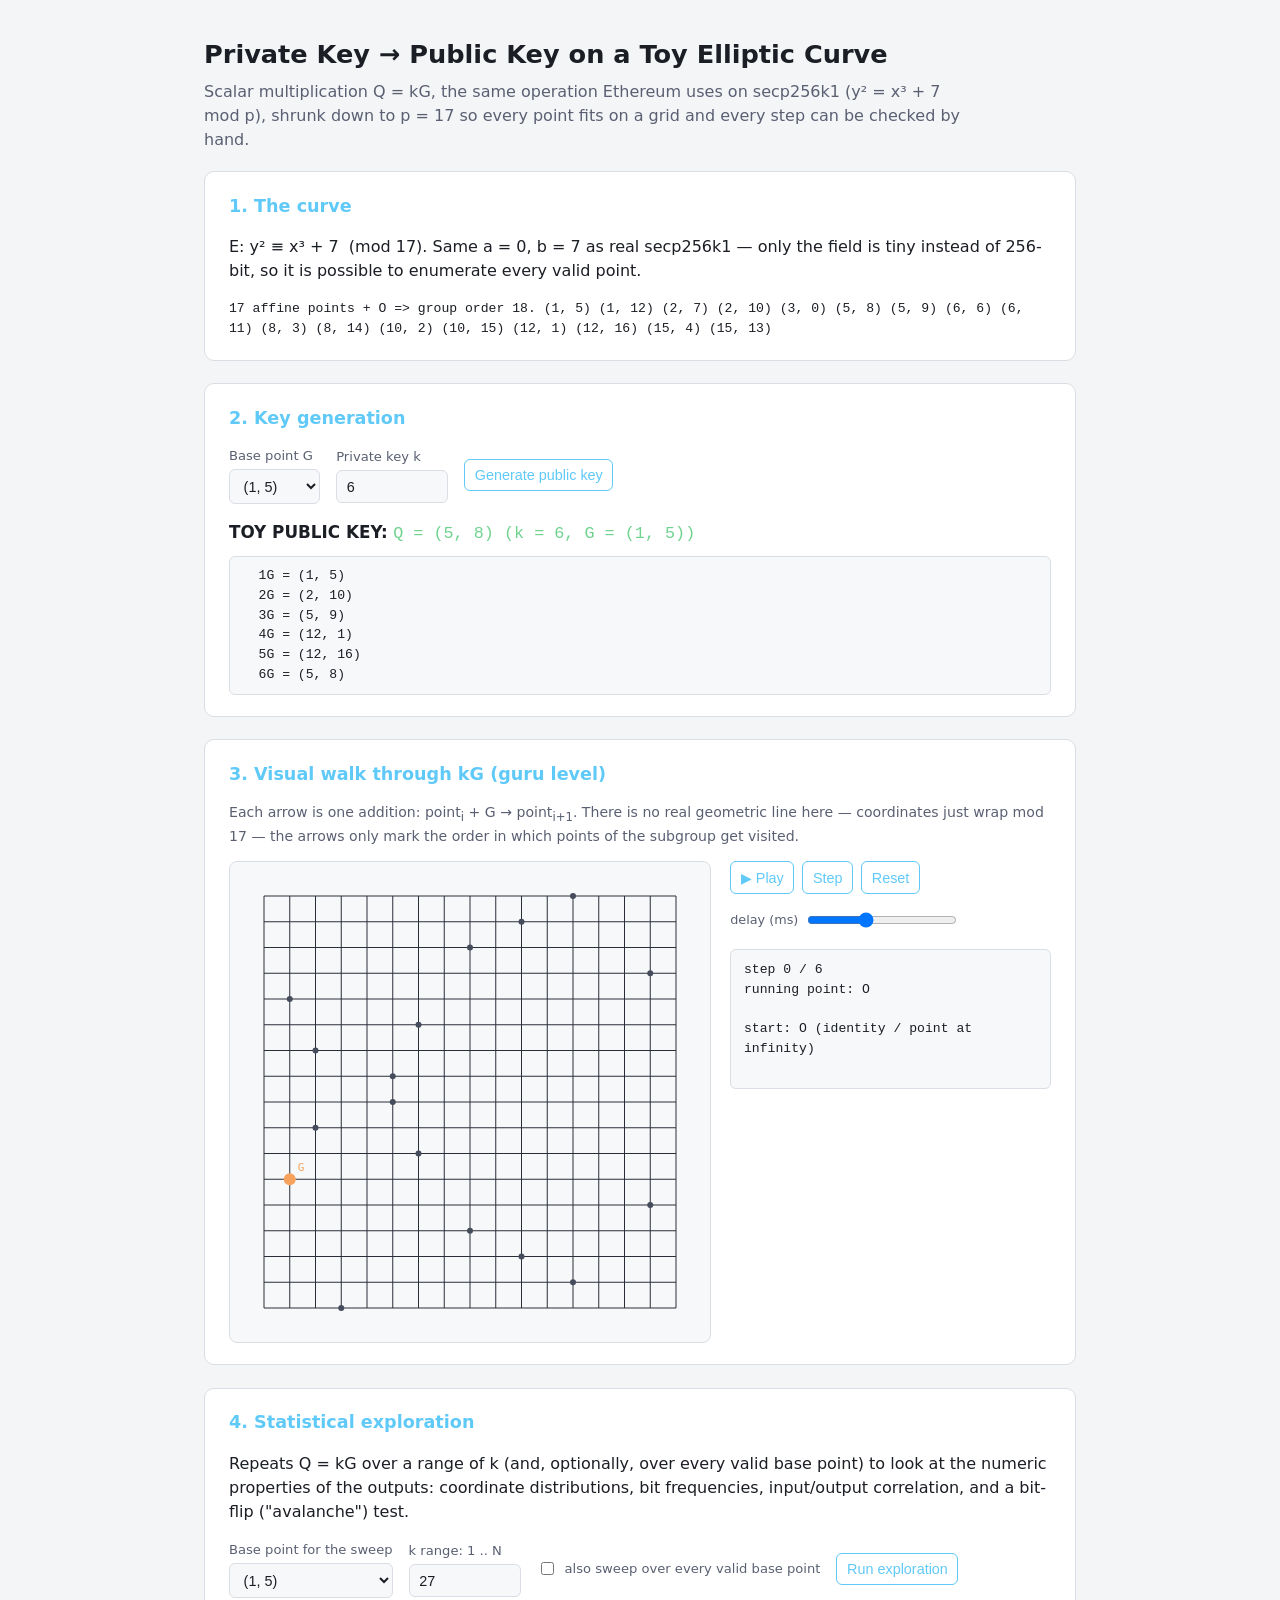
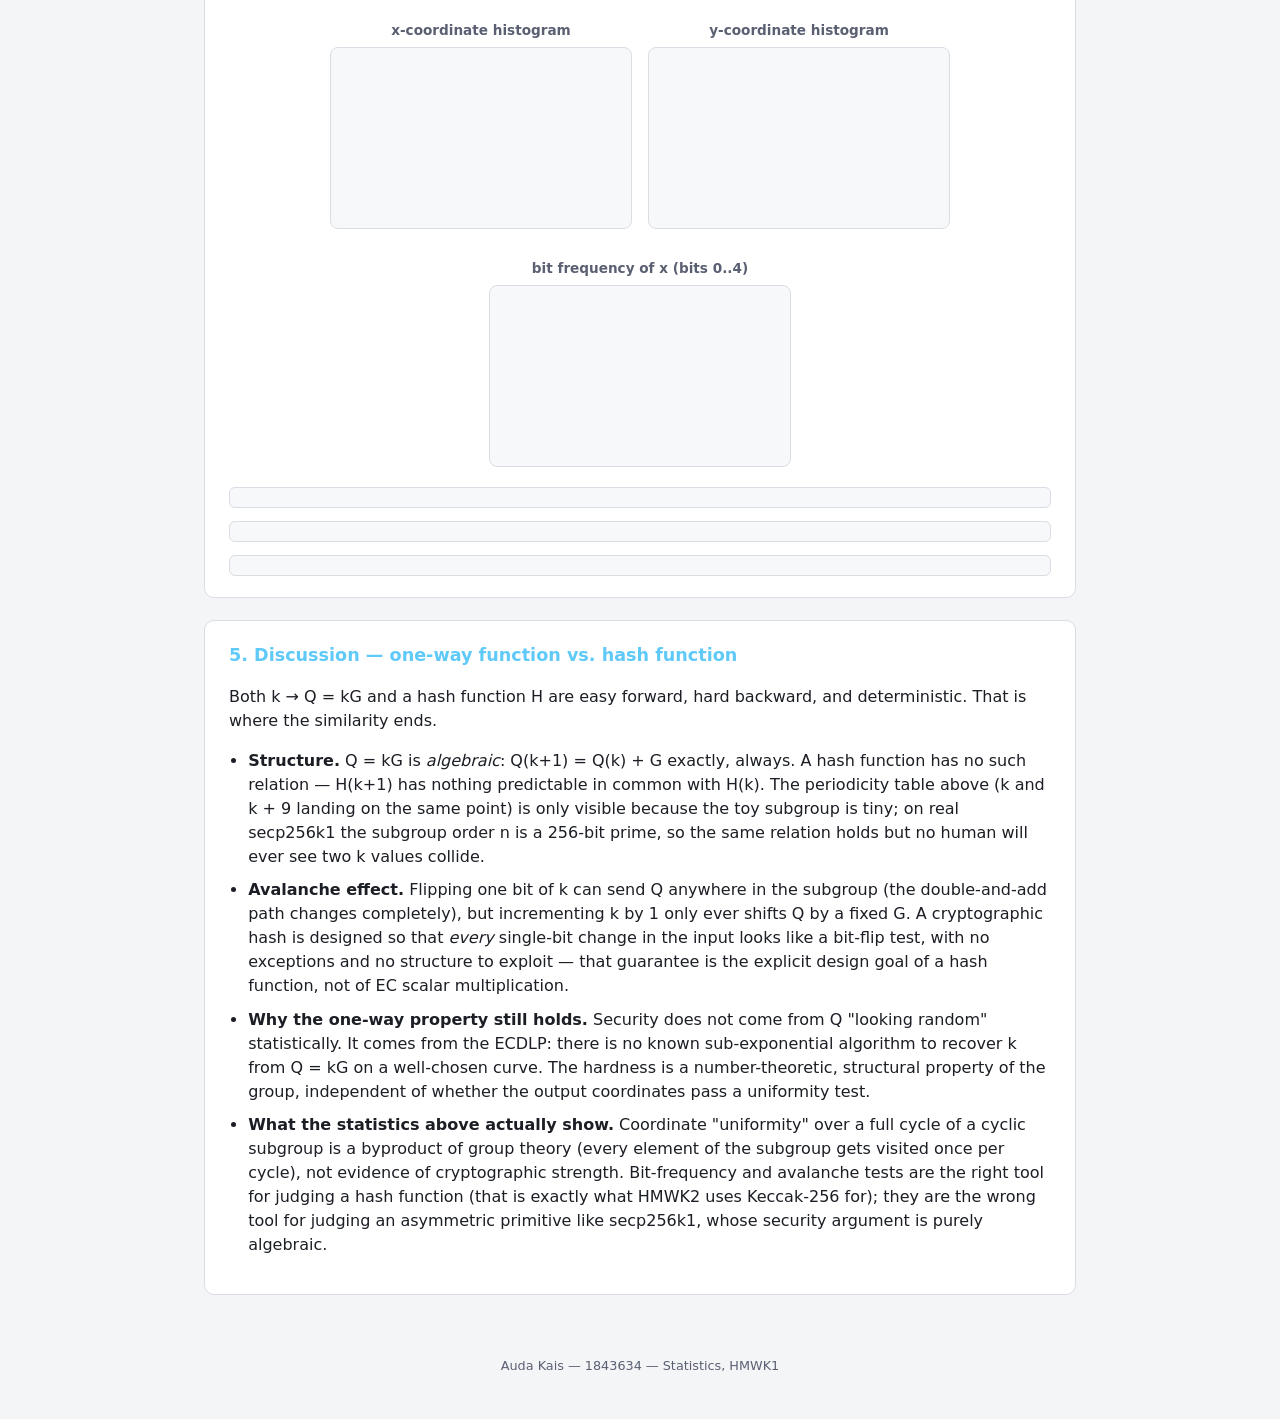
==== hmwk1-ecc/index.html @ 295fe6ff "Add files via upload" ====
<!DOCTYPE html>
<html lang="en">
<head>
<meta charset="UTF-8">
<meta name="viewport" content="width=device-width, initial-scale=1.0">
<title>Toy ECC — Private Key to Public Key</title>
<link rel="stylesheet" href="style.css">
</head>
<body>

<header>
  <h1>Private Key &rarr; Public Key on a Toy Elliptic Curve</h1>
  <p class="subtitle">
    Scalar multiplication Q = kG, the same operation Ethereum uses on secp256k1 (y&sup2; = x&sup3; + 7 mod p),
    shrunk down to p = 17 so every point fits on a grid and every step can be checked by hand.
  </p>
</header>

<main>

  <section id="curve-def" class="card">
    <h2>1. The curve</h2>
    <p>
      E: y&sup2; &equiv; x&sup3; + 7 &nbsp;(mod 17). Same a = 0, b = 7 as real secp256k1 &mdash; only the field is
      tiny instead of 256-bit, so it is possible to enumerate every valid point.
    </p>
    <div id="curve-points-list" class="mono small"></div>
  </section>

  <section id="keygen" class="card">
    <h2>2. Key generation</h2>

    <div class="controls">
      <label>
        Base point G
        <select id="gSelect"></select>
      </label>
      <label>
        Private key k
        <input type="number" id="kInput" value="6" min="1" step="1">
      </label>
      <button id="computeBtn">Generate public key</button>
    </div>

    <div class="result-line">
      <strong>TOY PUBLIC KEY:</strong> <span id="publicKeyOut" class="mono">&mdash;</span>
    </div>

    <div id="stepLog" class="mono small steplog"></div>
  </section>

  <section id="viz" class="card">
    <h2>3. Visual walk through kG (guru level)</h2>
    <p class="hint">
      Each arrow is one addition: point<sub>i</sub> + G &rarr; point<sub>i+1</sub>. There is no real geometric
      line here &mdash; coordinates just wrap mod 17 &mdash; the arrows only mark the order in which points of
      the subgroup get visited.
    </p>
    <div class="viz-row">
      <canvas id="curveCanvas" width="480" height="480"></canvas>
      <div class="viz-side">
        <div class="playback">
          <button id="playBtn">&#9654; Play</button>
          <button id="stepBtn">Step</button>
          <button id="resetBtn">Reset</button>
          <label class="speed">
            delay (ms)
            <input type="range" id="speedRange" min="100" max="1500" value="600">
          </label>
        </div>
        <div id="vizInfo" class="mono small"></div>
      </div>
    </div>
  </section>

  <section id="stats" class="card">
    <h2>4. Statistical exploration</h2>
    <p>
      Repeats Q = kG over a range of k (and, optionally, over every valid base point) to look at the
      numeric properties of the outputs: coordinate distributions, bit frequencies, input/output
      correlation, and a bit-flip ("avalanche") test.
    </p>

    <div class="controls">
      <label>
        Base point for the sweep
        <select id="statGSelect"></select>
      </label>
      <label>
        k range: 1 .. N
        <input type="number" id="statN" value="27" min="2" step="1">
      </label>
      <label class="checkbox">
        <input type="checkbox" id="allGCheck">
        also sweep over every valid base point
      </label>
      <button id="runStatsBtn">Run exploration</button>
    </div>

    <div class="charts-row">
      <div>
        <h3>x-coordinate histogram</h3>
        <canvas id="histX" width="300" height="180"></canvas>
      </div>
      <div>
        <h3>y-coordinate histogram</h3>
        <canvas id="histY" width="300" height="180"></canvas>
      </div>
      <div>
        <h3>bit frequency of x (bits 0..4)</h3>
        <canvas id="histBits" width="300" height="180"></canvas>
      </div>
    </div>

    <div id="statsText" class="mono small"></div>

    <div id="periodDemo" class="mono small"></div>

    <div id="avalancheDemo" class="mono small"></div>
  </section>

  <section id="discussion" class="card">
    <h2>5. Discussion &mdash; one-way function vs. hash function</h2>
    <p>
      Both k &rarr; Q = kG and a hash function H are easy forward, hard backward, and deterministic.
      That is where the similarity ends.
    </p>
    <ul>
      <li>
        <strong>Structure.</strong> Q = kG is <em>algebraic</em>: Q(k+1) = Q(k) + G exactly, always. A hash
        function has no such relation &mdash; H(k+1) has nothing predictable in common with H(k). The
        periodicity table above (k and k + 9 landing on the same point) is only visible because the toy
        subgroup is tiny; on real secp256k1 the subgroup order n is a 256-bit prime, so the same relation
        holds but no human will ever see two k values collide.
      </li>
      <li>
        <strong>Avalanche effect.</strong> Flipping one bit of k can send Q anywhere in the subgroup (the
        double-and-add path changes completely), but incrementing k by 1 only ever shifts Q by a fixed G.
        A cryptographic hash is designed so that <em>every</em> single-bit change in the input looks like a
        bit-flip test, with no exceptions and no structure to exploit &mdash; that guarantee is the explicit
        design goal of a hash function, not of EC scalar multiplication.
      </li>
      <li>
        <strong>Why the one-way property still holds.</strong> Security does not come from Q "looking
        random" statistically. It comes from the ECDLP: there is no known sub-exponential algorithm to
        recover k from Q = kG on a well-chosen curve. The hardness is a number-theoretic, structural
        property of the group, independent of whether the output coordinates pass a uniformity test.
      </li>
      <li>
        <strong>What the statistics above actually show.</strong> Coordinate "uniformity" over a full cycle
        of a cyclic subgroup is a byproduct of group theory (every element of the subgroup gets visited
        once per cycle), not evidence of cryptographic strength. Bit-frequency and avalanche tests are the
        right tool for judging a hash function (that is exactly what HMWK2 uses Keccak-256 for); they are
        the wrong tool for judging an asymmetric primitive like secp256k1, whose security argument is
        purely algebraic.
      </li>
    </ul>
  </section>

</main>

<footer>
  <p>Auda Kais &mdash; 1843634 &mdash; Statistics, HMWK1</p>
</footer>

<script src="script.js"></script>
</body>
</html>
---- hmwk1-ecc/style.css ----
:root {
  --bg: #0f1115;
  --panel: #171a21;
  --recessed: #0c0e13;
  --border: #2a2e38;
  --text: #e4e6eb;
  --muted: #8b92a3;
  --accent: #5fc9f8;
  --accent2: #f6a25c;
  --good: #6fd38f;
  color-scheme: dark;
}

@media (prefers-color-scheme: light) {
  :root {
    --bg: #f4f5f7;
    --panel: #ffffff;
    --recessed: #f7f8fa;
    --border: #dadde3;
    --text: #1b1e24;
    --muted: #5a6072;
    color-scheme: light;
  }
}

:root[data-theme="dark"] {
  --bg: #0f1115;
  --panel: #171a21;
  --recessed: #0c0e13;
  --border: #2a2e38;
  --text: #e4e6eb;
  --muted: #8b92a3;
  color-scheme: dark;
}

:root[data-theme="light"] {
  --bg: #f4f5f7;
  --panel: #ffffff;
  --recessed: #f7f8fa;
  --border: #dadde3;
  --text: #1b1e24;
  --muted: #5a6072;
  color-scheme: light;
}

* { box-sizing: border-box; }

body {
  margin: 0;
  background: var(--bg);
  color: var(--text);
  font-family: "Segoe UI", system-ui, sans-serif;
  line-height: 1.5;
}

header {
  padding: 2.2rem 1.5rem 1.2rem;
  max-width: 920px;
  margin: 0 auto;
}

h1 {
  font-size: 1.6rem;
  margin: 0 0 0.4rem;
}

.subtitle {
  color: var(--muted);
  margin: 0;
  max-width: 760px;
}

main {
  max-width: 920px;
  margin: 0 auto;
  padding: 0 1.5rem 3rem;
  display: flex;
  flex-direction: column;
  gap: 1.4rem;
}

.card {
  background: var(--panel);
  border: 1px solid var(--border);
  border-radius: 10px;
  padding: 1.3rem 1.5rem;
}

.card h2 {
  margin-top: 0;
  font-size: 1.1rem;
  color: var(--accent);
}

.card h3 {
  font-size: 0.85rem;
  color: var(--muted);
  margin: 0.4rem 0;
  text-align: center;
}

.mono {
  font-family: "Cascadia Code", "Consolas", monospace;
}

.small {
  font-size: 0.82rem;
}

.hint {
  color: var(--muted);
  font-size: 0.88rem;
}

.controls {
  display: flex;
  flex-wrap: wrap;
  gap: 1rem;
  align-items: center;
  margin-bottom: 1rem;
}

.controls label {
  display: flex;
  flex-direction: column;
  gap: 0.25rem;
  font-size: 0.82rem;
  color: var(--muted);
}

.controls label.checkbox {
  flex-direction: row;
  align-items: center;
  gap: 0.5rem;
}

input, select, button {
  background: var(--recessed);
  color: var(--text);
  border: 1px solid var(--border);
  border-radius: 6px;
  padding: 0.45rem 0.6rem;
  font-size: 0.9rem;
}

input[type="number"] { width: 7rem; }

button {
  cursor: pointer;
  border-color: var(--accent);
  color: var(--accent);
  background: transparent;
  transition: background 0.15s ease;
}

button:hover { background: rgba(95, 201, 248, 0.12); }
button:disabled { opacity: 0.4; cursor: default; }

.result-line {
  font-size: 1.05rem;
  margin: 0.6rem 0;
}

#publicKeyOut { color: var(--good); }

.steplog {
  max-height: 220px;
  overflow-y: auto;
  background: var(--recessed);
  border: 1px solid var(--border);
  border-radius: 6px;
  padding: 0.6rem 0.8rem;
  white-space: pre-wrap;
}

.viz-row {
  display: flex;
  gap: 1.2rem;
  flex-wrap: wrap;
  align-items: flex-start;
}

canvas {
  background: var(--recessed);
  border: 1px solid var(--border);
  border-radius: 8px;
  max-width: 100%;
}

.viz-side {
  flex: 1;
  min-width: 220px;
  display: flex;
  flex-direction: column;
  gap: 0.7rem;
}

.playback {
  display: flex;
  gap: 0.5rem;
  align-items: center;
  flex-wrap: wrap;
}

.speed {
  display: flex;
  align-items: center;
  gap: 0.4rem;
  color: var(--muted);
  font-size: 0.8rem;
}

#vizInfo {
  background: var(--recessed);
  border: 1px solid var(--border);
  border-radius: 6px;
  padding: 0.6rem 0.8rem;
  min-height: 140px;
  white-space: pre-wrap;
}

.charts-row {
  display: flex;
  gap: 1rem;
  flex-wrap: wrap;
  justify-content: center;
}

#statsText, #periodDemo, #avalancheDemo {
  background: var(--recessed);
  border: 1px solid var(--border);
  border-radius: 6px;
  padding: 0.6rem 0.8rem;
  white-space: pre-wrap;
  margin-top: 0.8rem;
}

ul { padding-left: 1.2rem; }
li { margin-bottom: 0.6rem; }

footer {
  text-align: center;
  color: var(--muted);
  font-size: 0.8rem;
  padding-bottom: 2rem;
}
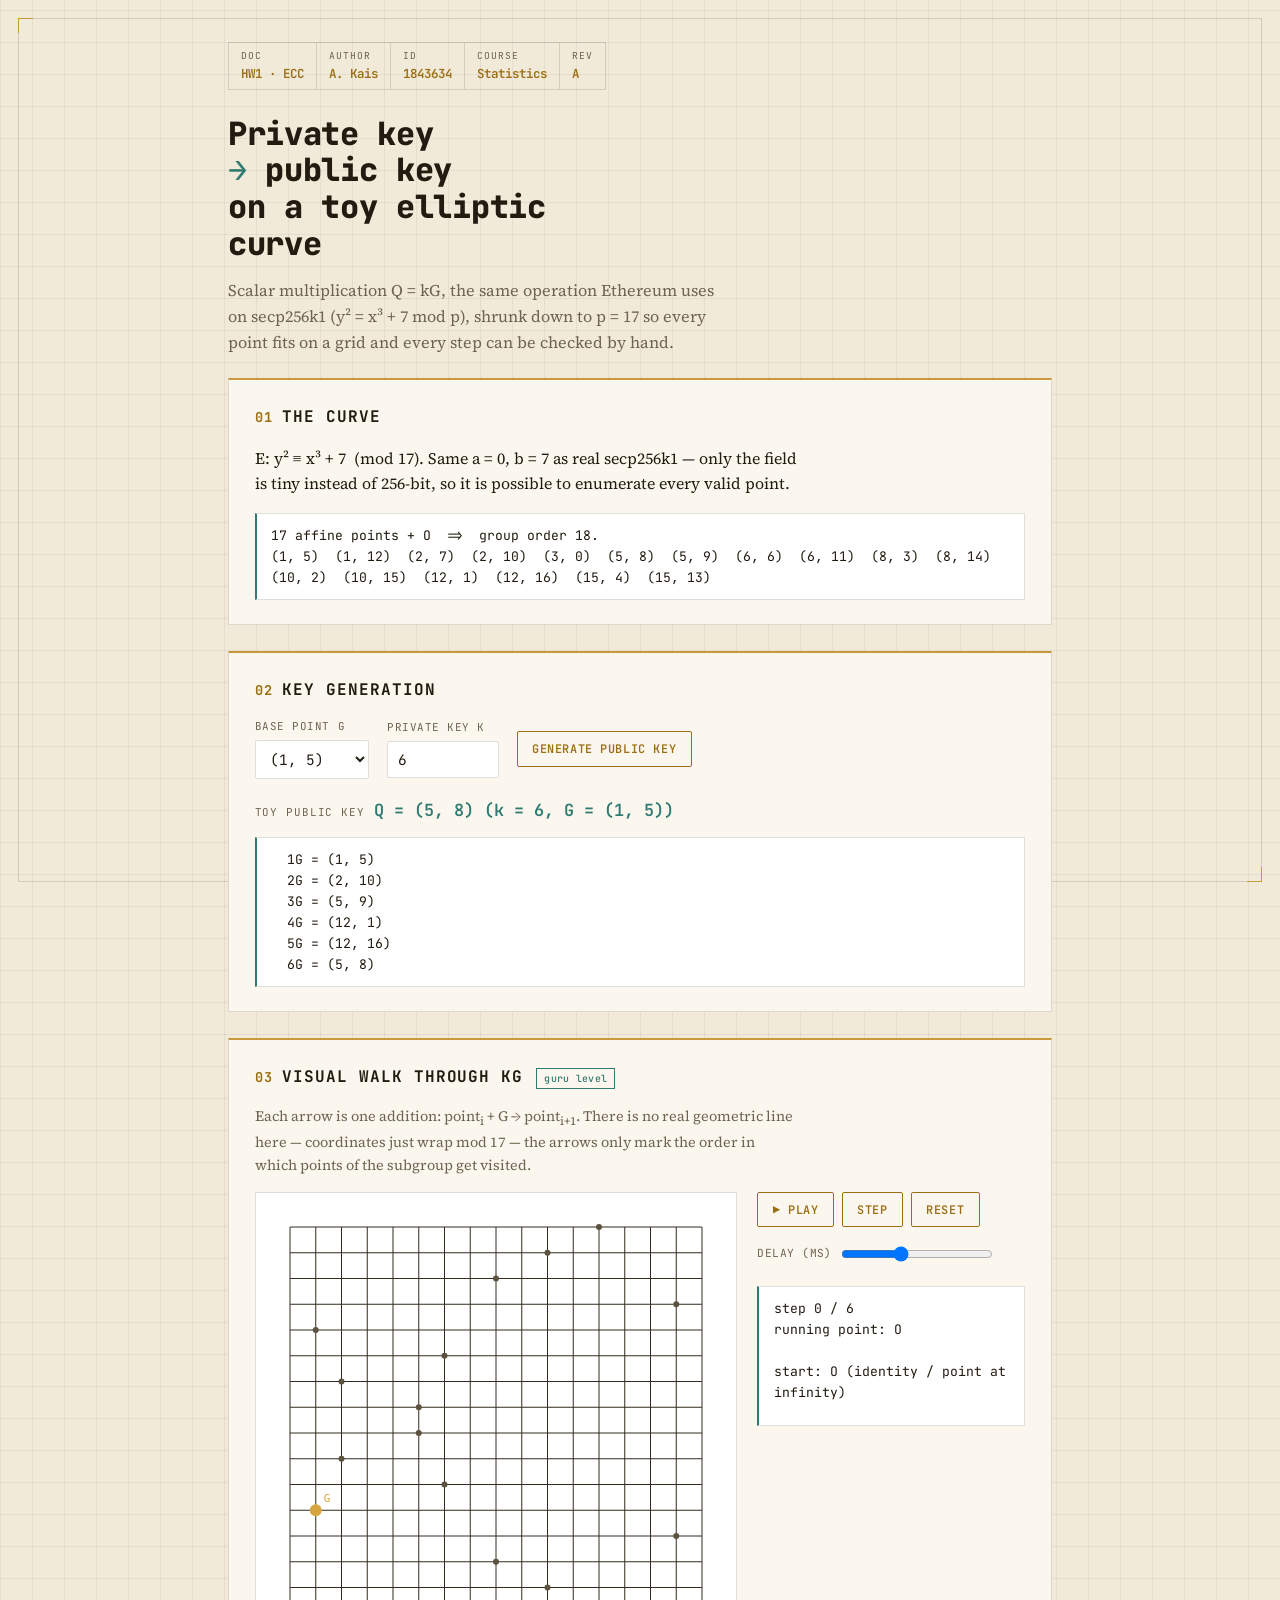
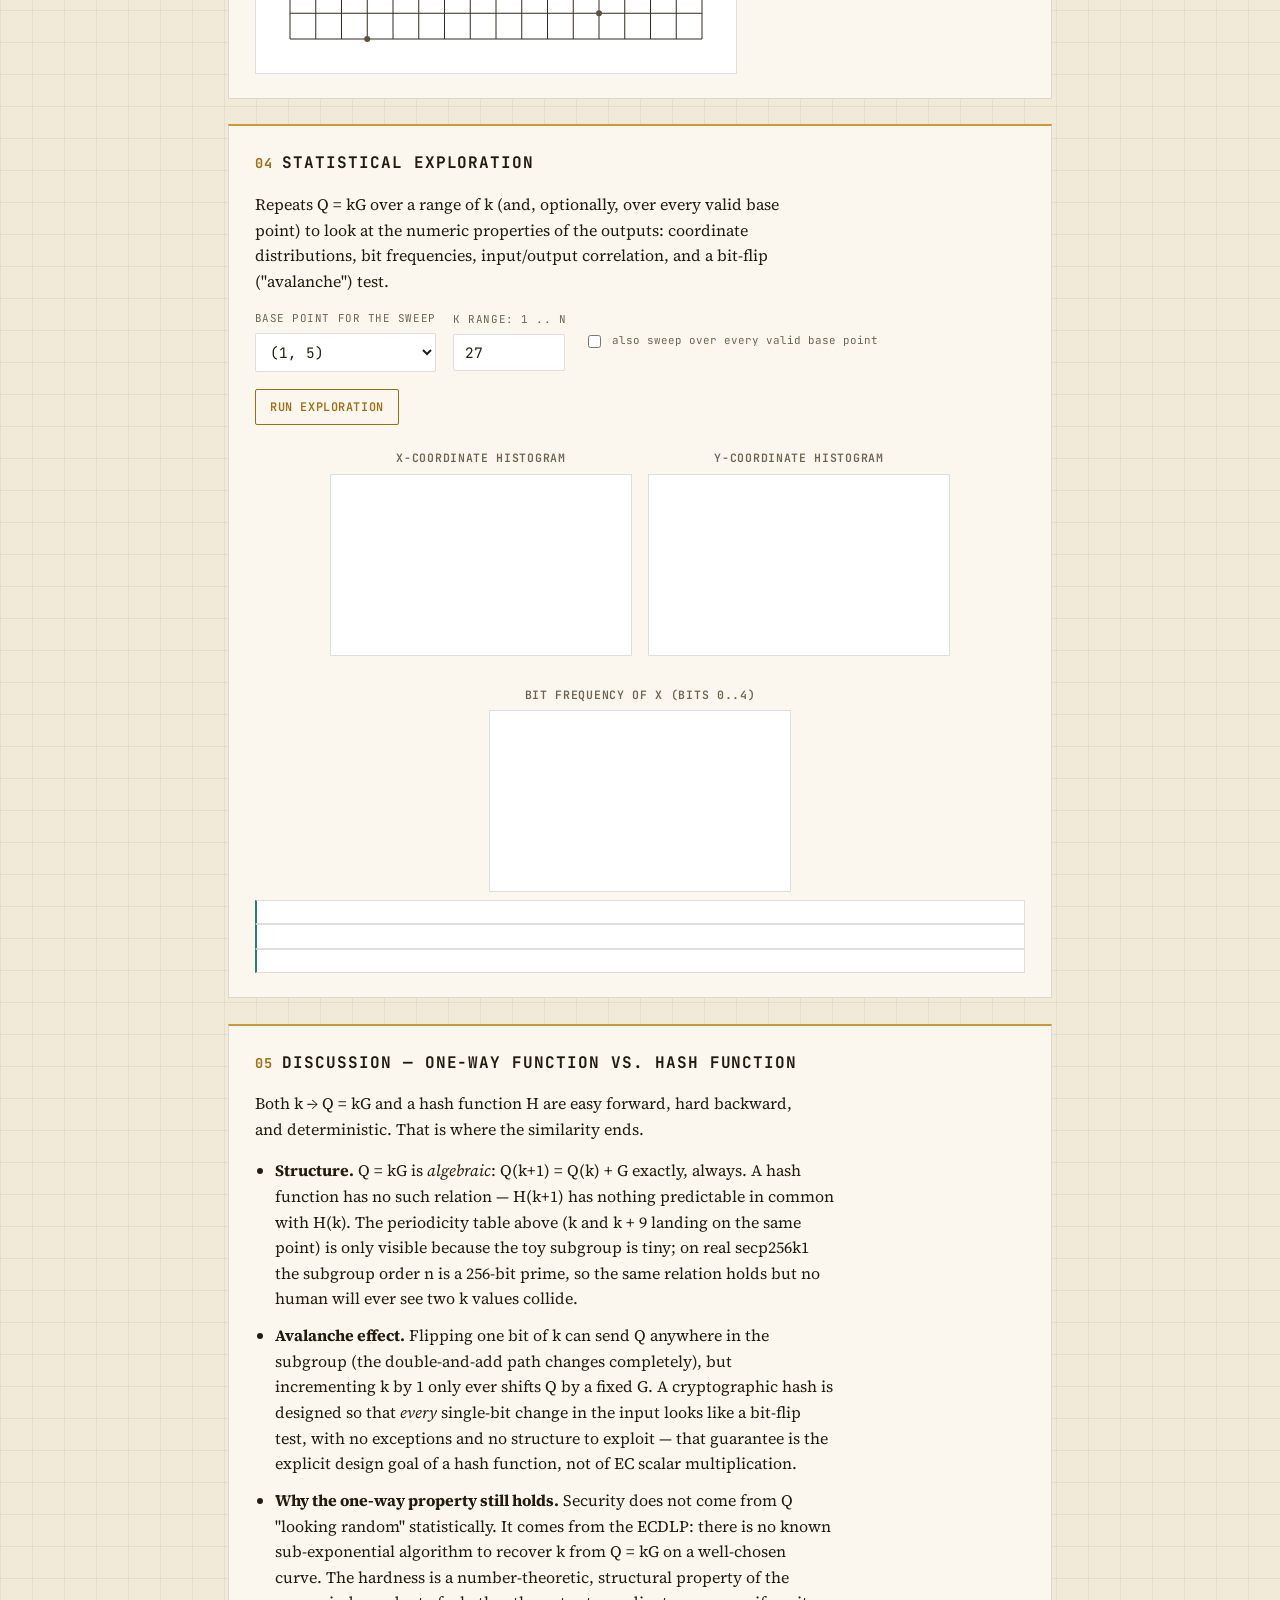
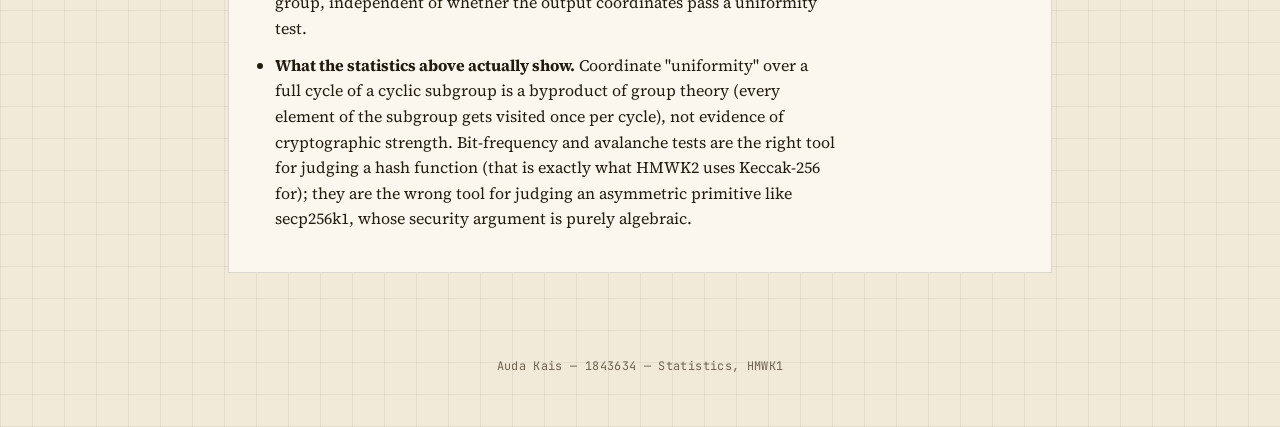
==== commit b45b1451: "Add files via upload" ====
--- a/hmwk1-ecc/index.html
+++ b/hmwk1-ecc/index.html
@@ -4,12 +4,26 @@
 <meta charset="UTF-8">
 <meta name="viewport" content="width=device-width, initial-scale=1.0">
 <title>Toy ECC — Private Key to Public Key</title>
+<link rel="preconnect" href="https://fonts.googleapis.com">
+<link rel="preconnect" href="https://fonts.gstatic.com" crossorigin>
+<link href="https://fonts.googleapis.com/css2?family=JetBrains+Mono:wght@400;500;600;700;800&family=Source+Serif+4:ital,opsz,wght@0,8..60,400;0,8..60,500;0,8..60,600;1,8..60,400&display=swap" rel="stylesheet">
 <link rel="stylesheet" href="style.css">
 </head>
 <body>
 
+<div class="crop-marks" aria-hidden="true"></div>
+
+<div class="sheet">
+
 <header>
-  <h1>Private Key &rarr; Public Key on a Toy Elliptic Curve</h1>
+  <div class="titleblock">
+    <div class="tb-cell"><span class="tb-label">doc</span><span class="tb-value">HW1 · ECC</span></div>
+    <div class="tb-cell"><span class="tb-label">author</span><span class="tb-value">A. Kais</span></div>
+    <div class="tb-cell"><span class="tb-label">id</span><span class="tb-value">1843634</span></div>
+    <div class="tb-cell"><span class="tb-label">course</span><span class="tb-value">Statistics</span></div>
+    <div class="tb-cell"><span class="tb-label">rev</span><span class="tb-value">A</span></div>
+  </div>
+  <h1>Private key <span class="arrow-glyph">&rarr;</span> public key<br>on a toy elliptic curve</h1>
   <p class="subtitle">
     Scalar multiplication Q = kG, the same operation Ethereum uses on secp256k1 (y&sup2; = x&sup3; + 7 mod p),
     shrunk down to p = 17 so every point fits on a grid and every step can be checked by hand.
@@ -19,16 +33,16 @@
 <main>
 
   <section id="curve-def" class="card">
-    <h2>1. The curve</h2>
+    <h2><span class="num">01</span>The curve</h2>
     <p>
       E: y&sup2; &equiv; x&sup3; + 7 &nbsp;(mod 17). Same a = 0, b = 7 as real secp256k1 &mdash; only the field is
       tiny instead of 256-bit, so it is possible to enumerate every valid point.
     </p>
-    <div id="curve-points-list" class="mono small"></div>
+    <div id="curve-points-list" class="mono small data-block"></div>
   </section>
 
   <section id="keygen" class="card">
-    <h2>2. Key generation</h2>
+    <h2><span class="num">02</span>Key generation</h2>
 
     <div class="controls">
       <label>
@@ -43,14 +57,14 @@
     </div>
 
     <div class="result-line">
-      <strong>TOY PUBLIC KEY:</strong> <span id="publicKeyOut" class="mono">&mdash;</span>
+      <span class="result-tag">toy public key</span> <span id="publicKeyOut" class="mono">&mdash;</span>
     </div>
 
-    <div id="stepLog" class="mono small steplog"></div>
+    <div id="stepLog" class="mono small steplog data-block"></div>
   </section>
 
   <section id="viz" class="card">
-    <h2>3. Visual walk through kG (guru level)</h2>
+    <h2><span class="num">03</span>Visual walk through kG <span class="guru-tag">guru level</span></h2>
     <p class="hint">
       Each arrow is one addition: point<sub>i</sub> + G &rarr; point<sub>i+1</sub>. There is no real geometric
       line here &mdash; coordinates just wrap mod 17 &mdash; the arrows only mark the order in which points of
@@ -68,13 +82,13 @@
             <input type="range" id="speedRange" min="100" max="1500" value="600">
           </label>
         </div>
-        <div id="vizInfo" class="mono small"></div>
+        <div id="vizInfo" class="mono small data-block"></div>
       </div>
     </div>
   </section>
 
   <section id="stats" class="card">
-    <h2>4. Statistical exploration</h2>
+    <h2><span class="num">04</span>Statistical exploration</h2>
     <p>
       Repeats Q = kG over a range of k (and, optionally, over every valid base point) to look at the
       numeric properties of the outputs: coordinate distributions, bit frequencies, input/output
@@ -112,15 +126,15 @@
       </div>
     </div>
 
-    <div id="statsText" class="mono small"></div>
+    <div id="statsText" class="mono small data-block"></div>
 
-    <div id="periodDemo" class="mono small"></div>
+    <div id="periodDemo" class="mono small data-block"></div>
 
-    <div id="avalancheDemo" class="mono small"></div>
+    <div id="avalancheDemo" class="mono small data-block"></div>
   </section>
 
   <section id="discussion" class="card">
-    <h2>5. Discussion &mdash; one-way function vs. hash function</h2>
+    <h2><span class="num">05</span>Discussion &mdash; one-way function vs. hash function</h2>
     <p>
       Both k &rarr; Q = kG and a hash function H are easy forward, hard backward, and deterministic.
       That is where the similarity ends.
@@ -163,6 +177,8 @@
   <p>Auda Kais &mdash; 1843634 &mdash; Statistics, HMWK1</p>
 </footer>
 
+</div>
+
 <script src="script.js"></script>
 </body>
 </html>
--- a/hmwk1-ecc/style.css
+++ b/hmwk1-ecc/style.css
@@ -1,45 +1,68 @@
+/* ---------------------------------------------------------------
+   Design: "drafting table" — brass + verdigris instruments on a
+   warm ink ground, graph-paper texture, JetBrains Mono for data
+   and headings, Source Serif 4 for reading text.
+   ----------------------------------------------------------------*/
+
 :root {
-  --bg: #0f1115;
-  --panel: #171a21;
-  --recessed: #0c0e13;
-  --border: #2a2e38;
-  --text: #e4e6eb;
-  --muted: #8b92a3;
-  --accent: #5fc9f8;
-  --accent2: #f6a25c;
-  --good: #6fd38f;
+  --ink: #15120f;
+  --panel: #1e1912;
+  --panel-raised: #262018;
+  --paper: #ece4d6;
+  --muted: #a39780;
+  --brass: #d7a53e;
+  --brass-dim: #8a6f2e;
+  --verdigris: #5ba39a;
+  --redpen: #c1543f;
+  --border: rgba(236, 228, 214, 0.14);
+  --grid-line: rgba(236, 228, 214, 0.05);
   color-scheme: dark;
 }
 
 @media (prefers-color-scheme: light) {
   :root {
-    --bg: #f4f5f7;
-    --panel: #ffffff;
-    --recessed: #f7f8fa;
-    --border: #dadde3;
-    --text: #1b1e24;
-    --muted: #5a6072;
+    --ink: #f1ead9;
+    --panel: #fbf7ee;
+    --panel-raised: #ffffff;
+    --paper: #221b10;
+    --muted: #6e6350;
+    --brass: #9c6f14;
+    --brass-dim: #c79a3c;
+    --verdigris: #2f7a71;
+    --redpen: #a83f2d;
+    --border: rgba(34, 27, 16, 0.14);
+    --grid-line: rgba(34, 27, 16, 0.06);
     color-scheme: light;
   }
 }
 
 :root[data-theme="dark"] {
-  --bg: #0f1115;
-  --panel: #171a21;
-  --recessed: #0c0e13;
-  --border: #2a2e38;
-  --text: #e4e6eb;
-  --muted: #8b92a3;
+  --ink: #15120f;
+  --panel: #1e1912;
+  --panel-raised: #262018;
+  --paper: #ece4d6;
+  --muted: #a39780;
+  --brass: #d7a53e;
+  --brass-dim: #8a6f2e;
+  --verdigris: #5ba39a;
+  --redpen: #c1543f;
+  --border: rgba(236, 228, 214, 0.14);
+  --grid-line: rgba(236, 228, 214, 0.05);
   color-scheme: dark;
 }
 
 :root[data-theme="light"] {
-  --bg: #f4f5f7;
-  --panel: #ffffff;
-  --recessed: #f7f8fa;
-  --border: #dadde3;
-  --text: #1b1e24;
-  --muted: #5a6072;
+  --ink: #f1ead9;
+  --panel: #fbf7ee;
+  --panel-raised: #ffffff;
+  --paper: #221b10;
+  --muted: #6e6350;
+  --brass: #9c6f14;
+  --brass-dim: #c79a3c;
+  --verdigris: #2f7a71;
+  --redpen: #a83f2d;
+  --border: rgba(34, 27, 16, 0.14);
+  --grid-line: rgba(34, 27, 16, 0.06);
   color-scheme: light;
 }
 
@@ -47,60 +70,165 @@
 
 body {
   margin: 0;
-  background: var(--bg);
-  color: var(--text);
-  font-family: "Segoe UI", system-ui, sans-serif;
-  line-height: 1.5;
+  background:
+    repeating-linear-gradient(0deg, var(--grid-line) 0 1px, transparent 1px 32px),
+    repeating-linear-gradient(90deg, var(--grid-line) 0 1px, transparent 1px 32px),
+    var(--ink);
+  color: var(--paper);
+  font-family: "Source Serif 4", Georgia, serif;
+  font-size: 16px;
+  line-height: 1.6;
+}
+
+.crop-marks { display: none; }
+@media (min-width: 900px) {
+  .crop-marks { display: block; }
+  .crop-marks::before, .crop-marks::after,
+  .crop-marks > .tl, .crop-marks > .br { content: ""; }
+  .crop-marks {
+    position: fixed;
+    inset: 18px;
+    pointer-events: none;
+    border: 1px solid var(--border);
+    z-index: 1;
+  }
+  .crop-marks::before, .crop-marks::after {
+    position: fixed;
+    width: 14px;
+    height: 14px;
+    border-top: 1px solid var(--brass-dim);
+    border-left: 1px solid var(--brass-dim);
+  }
+  .crop-marks::before { top: 18px; left: 18px; }
+  .crop-marks::after { bottom: 18px; right: 18px; transform: rotate(180deg); }
+}
+
+.sheet {
+  position: relative;
+  z-index: 2;
+}
+
+h1, h2, h3, .mono-display {
+  font-family: "JetBrains Mono", "Consolas", monospace;
 }
 
 header {
-  padding: 2.2rem 1.5rem 1.2rem;
-  max-width: 920px;
+  padding: 2.6rem 1.75rem 1.4rem;
+  max-width: 880px;
   margin: 0 auto;
 }
 
+.titleblock {
+  display: flex;
+  flex-wrap: wrap;
+  gap: 0;
+  border: 1px solid var(--border);
+  margin-bottom: 1.6rem;
+  width: fit-content;
+}
+
+.tb-cell {
+  display: flex;
+  flex-direction: column;
+  padding: 0.35rem 0.75rem;
+  border-right: 1px solid var(--border);
+}
+.tb-cell:last-child { border-right: none; }
+
+.tb-label {
+  font-family: "JetBrains Mono", monospace;
+  font-size: 0.6rem;
+  text-transform: uppercase;
+  letter-spacing: 0.1em;
+  color: var(--muted);
+}
+
+.tb-value {
+  font-family: "JetBrains Mono", monospace;
+  font-size: 0.78rem;
+  color: var(--brass);
+  font-weight: 600;
+}
+
 h1 {
-  font-size: 1.6rem;
-  margin: 0 0 0.4rem;
-}
+  font-size: 2rem;
+  font-weight: 800;
+  letter-spacing: -0.01em;
+  line-height: 1.15;
+  margin: 0 0 0.9rem;
+  text-wrap: balance;
+  max-width: 18ch;
+}
+
+.arrow-glyph { color: var(--verdigris); }
 
 .subtitle {
   color: var(--muted);
   margin: 0;
-  max-width: 760px;
+  max-width: 62ch;
+  font-size: 1.02rem;
 }
 
 main {
-  max-width: 920px;
+  max-width: 880px;
   margin: 0 auto;
-  padding: 0 1.5rem 3rem;
+  padding: 0 1.75rem 3rem;
   display: flex;
   flex-direction: column;
-  gap: 1.4rem;
+  gap: 1.6rem;
 }
 
 .card {
   background: var(--panel);
   border: 1px solid var(--border);
-  border-radius: 10px;
-  padding: 1.3rem 1.5rem;
+  border-top: 2px solid var(--brass-dim);
+  padding: 1.5rem 1.6rem;
 }
 
 .card h2 {
-  margin-top: 0;
-  font-size: 1.1rem;
-  color: var(--accent);
+  margin: 0 0 1rem;
+  font-size: 1rem;
+  font-weight: 700;
+  text-transform: uppercase;
+  letter-spacing: 0.06em;
+  color: var(--paper);
+  display: flex;
+  align-items: baseline;
+  gap: 0.6rem;
+}
+
+.num {
+  color: var(--brass);
+  font-weight: 700;
+  font-size: 0.85em;
+}
+
+.guru-tag {
+  font-family: "JetBrains Mono", monospace;
+  font-size: 0.62rem;
+  font-weight: 500;
+  text-transform: none;
+  letter-spacing: 0.03em;
+  color: var(--verdigris);
+  border: 1px solid var(--verdigris);
+  padding: 0.1rem 0.45rem;
+  margin-left: 0.2rem;
 }
 
 .card h3 {
-  font-size: 0.85rem;
+  font-size: 0.72rem;
+  font-weight: 600;
+  text-transform: uppercase;
+  letter-spacing: 0.06em;
   color: var(--muted);
   margin: 0.4rem 0;
   text-align: center;
 }
 
+.card p { max-width: 68ch; }
+
 .mono {
-  font-family: "Cascadia Code", "Consolas", monospace;
+  font-family: "JetBrains Mono", "Consolas", monospace;
 }
 
 .small {
@@ -109,22 +237,25 @@
 
 .hint {
   color: var(--muted);
-  font-size: 0.88rem;
+  font-size: 0.9rem;
 }
 
 .controls {
   display: flex;
   flex-wrap: wrap;
-  gap: 1rem;
+  gap: 1.1rem;
   align-items: center;
-  margin-bottom: 1rem;
+  margin-bottom: 1.1rem;
 }
 
 .controls label {
   display: flex;
   flex-direction: column;
-  gap: 0.25rem;
-  font-size: 0.82rem;
+  gap: 0.3rem;
+  font-family: "JetBrains Mono", monospace;
+  font-size: 0.68rem;
+  text-transform: uppercase;
+  letter-spacing: 0.05em;
   color: var(--muted);
 }
 
@@ -132,58 +263,80 @@
   flex-direction: row;
   align-items: center;
   gap: 0.5rem;
+  text-transform: none;
+  letter-spacing: normal;
 }
 
 input, select, button {
-  background: var(--recessed);
-  color: var(--text);
-  border: 1px solid var(--border);
-  border-radius: 6px;
-  padding: 0.45rem 0.6rem;
+  background: var(--panel-raised);
+  color: var(--paper);
+  border: 1px solid var(--border);
+  border-radius: 2px;
+  padding: 0.5rem 0.65rem;
   font-size: 0.9rem;
+  font-family: "JetBrains Mono", monospace;
 }
 
 input[type="number"] { width: 7rem; }
 
 button {
   cursor: pointer;
-  border-color: var(--accent);
-  color: var(--accent);
+  border-color: var(--brass);
+  color: var(--brass);
   background: transparent;
-  transition: background 0.15s ease;
-}
-
-button:hover { background: rgba(95, 201, 248, 0.12); }
+  text-transform: uppercase;
+  letter-spacing: 0.05em;
+  font-size: 0.74rem;
+  font-weight: 600;
+  padding: 0.55rem 0.9rem;
+  transition: background 0.15s ease, color 0.15s ease;
+}
+
+button:hover { background: var(--brass); color: var(--ink); }
 button:disabled { opacity: 0.4; cursor: default; }
 
 .result-line {
   font-size: 1.05rem;
-  margin: 0.6rem 0;
-}
-
-#publicKeyOut { color: var(--good); }
+  margin: 0.8rem 0;
+  display: flex;
+  align-items: baseline;
+  gap: 0.6rem;
+  flex-wrap: wrap;
+}
+
+.result-tag {
+  font-family: "JetBrains Mono", monospace;
+  font-size: 0.68rem;
+  text-transform: uppercase;
+  letter-spacing: 0.08em;
+  color: var(--muted);
+}
+
+#publicKeyOut { color: var(--verdigris); font-weight: 600; }
+
+.data-block {
+  background: var(--panel-raised);
+  border: 1px solid var(--border);
+  border-left: 2px solid var(--verdigris);
+  padding: 0.7rem 0.9rem;
+  white-space: pre-wrap;
+}
 
 .steplog {
   max-height: 220px;
   overflow-y: auto;
-  background: var(--recessed);
-  border: 1px solid var(--border);
-  border-radius: 6px;
-  padding: 0.6rem 0.8rem;
-  white-space: pre-wrap;
 }
 
 .viz-row {
   display: flex;
-  gap: 1.2rem;
+  gap: 1.3rem;
   flex-wrap: wrap;
   align-items: flex-start;
 }
 
 canvas {
-  background: var(--recessed);
-  border: 1px solid var(--border);
-  border-radius: 8px;
+  background: var(--panel-raised);
+  border: 1px solid var(--border);
   max-width: 100%;
 }
 
@@ -192,7 +345,7 @@
   min-width: 220px;
   display: flex;
   flex-direction: column;
-  gap: 0.7rem;
+  gap: 0.8rem;
 }
 
 .playback {
@@ -205,18 +358,16 @@
 .speed {
   display: flex;
   align-items: center;
-  gap: 0.4rem;
-  color: var(--muted);
-  font-size: 0.8rem;
+  gap: 0.45rem;
+  color: var(--muted);
+  font-family: "JetBrains Mono", monospace;
+  font-size: 0.7rem;
+  text-transform: uppercase;
+  letter-spacing: 0.04em;
 }
 
 #vizInfo {
-  background: var(--recessed);
-  border: 1px solid var(--border);
-  border-radius: 6px;
-  padding: 0.6rem 0.8rem;
   min-height: 140px;
-  white-space: pre-wrap;
 }
 
 .charts-row {
@@ -226,21 +377,19 @@
   justify-content: center;
 }
 
-#statsText, #periodDemo, #avalancheDemo {
-  background: var(--recessed);
-  border: 1px solid var(--border);
-  border-radius: 6px;
-  padding: 0.6rem 0.8rem;
-  white-space: pre-wrap;
-  margin-top: 0.8rem;
-}
-
-ul { padding-left: 1.2rem; }
-li { margin-bottom: 0.6rem; }
+ul { padding-left: 1.3rem; }
+li { margin-bottom: 0.7rem; max-width: 70ch; }
 
 footer {
   text-align: center;
   color: var(--muted);
-  font-size: 0.8rem;
-  padding-bottom: 2rem;
-}
+  font-family: "JetBrains Mono", monospace;
+  font-size: 0.74rem;
+  letter-spacing: 0.03em;
+  padding: 1.5rem 0 2.5rem;
+}
+
+@media (max-width: 560px) {
+  h1 { font-size: 1.5rem; max-width: none; }
+  .titleblock { font-size: 0.9em; }
+}
